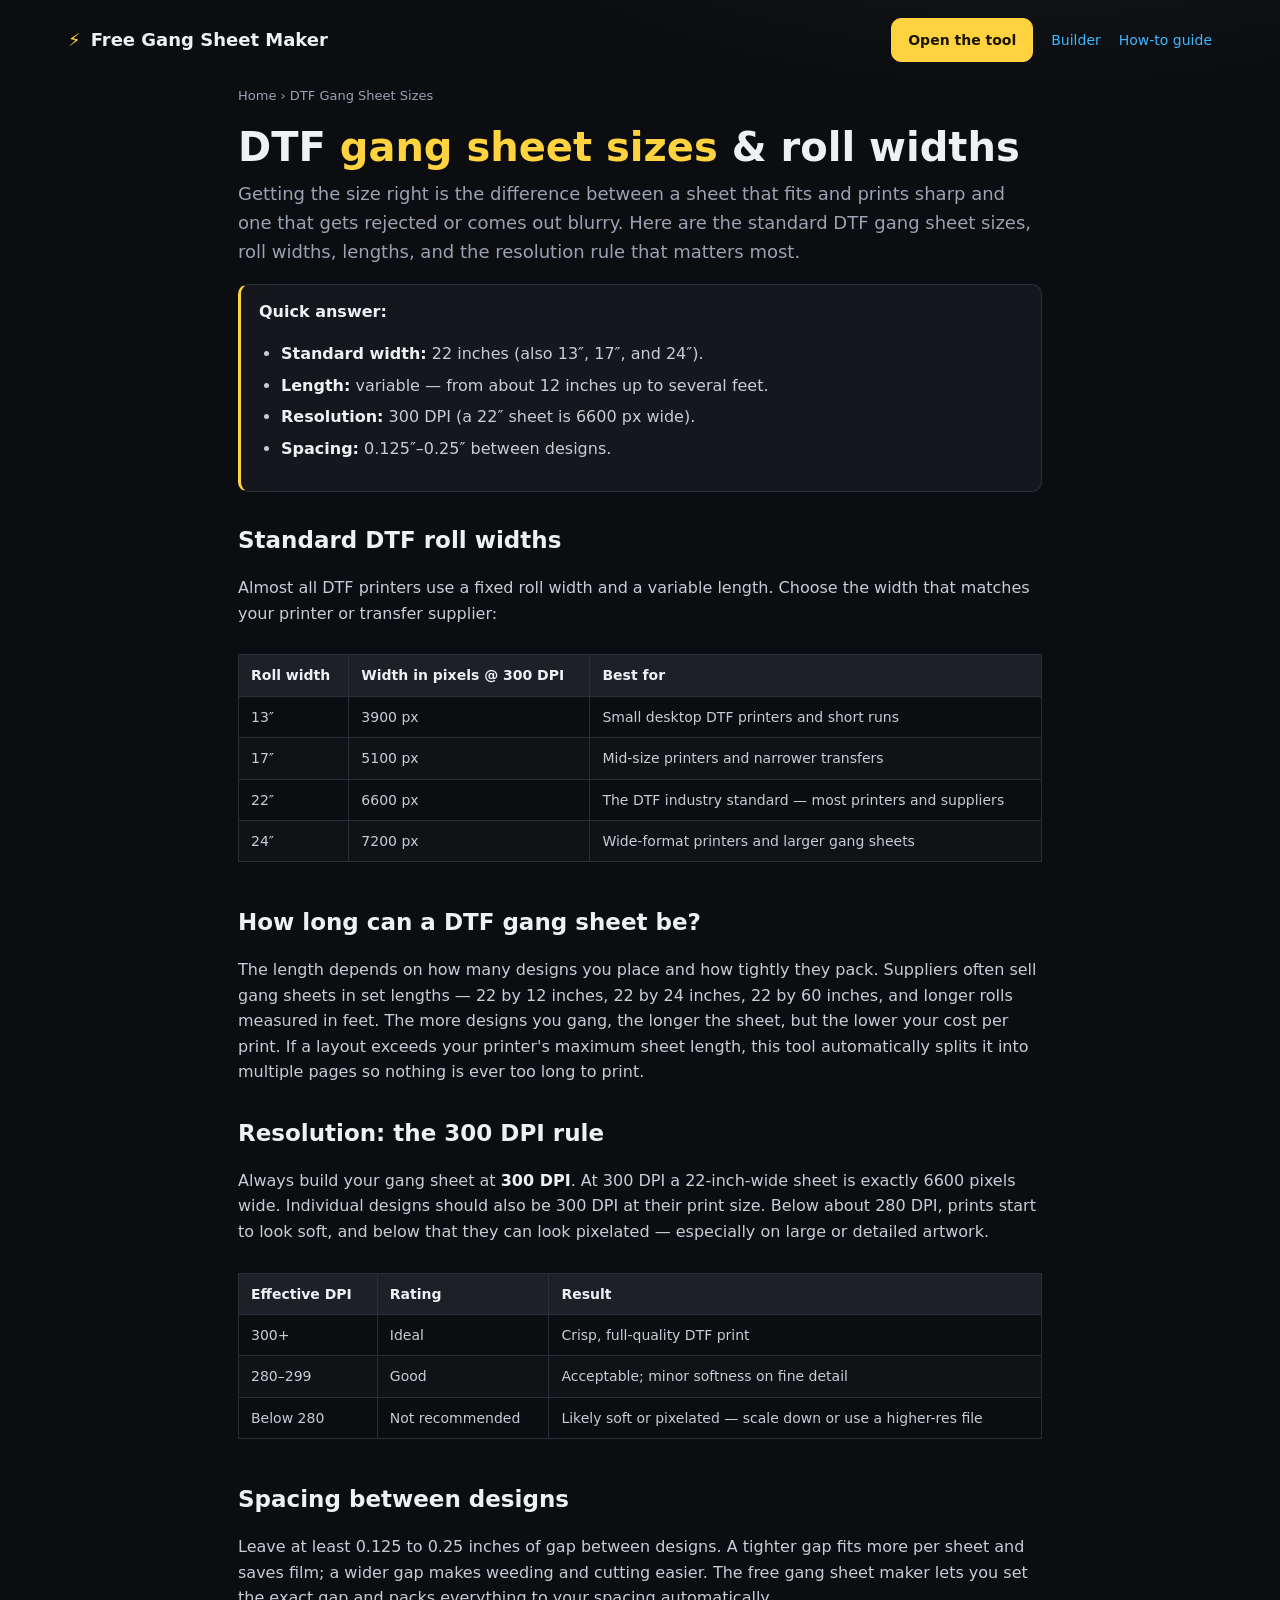
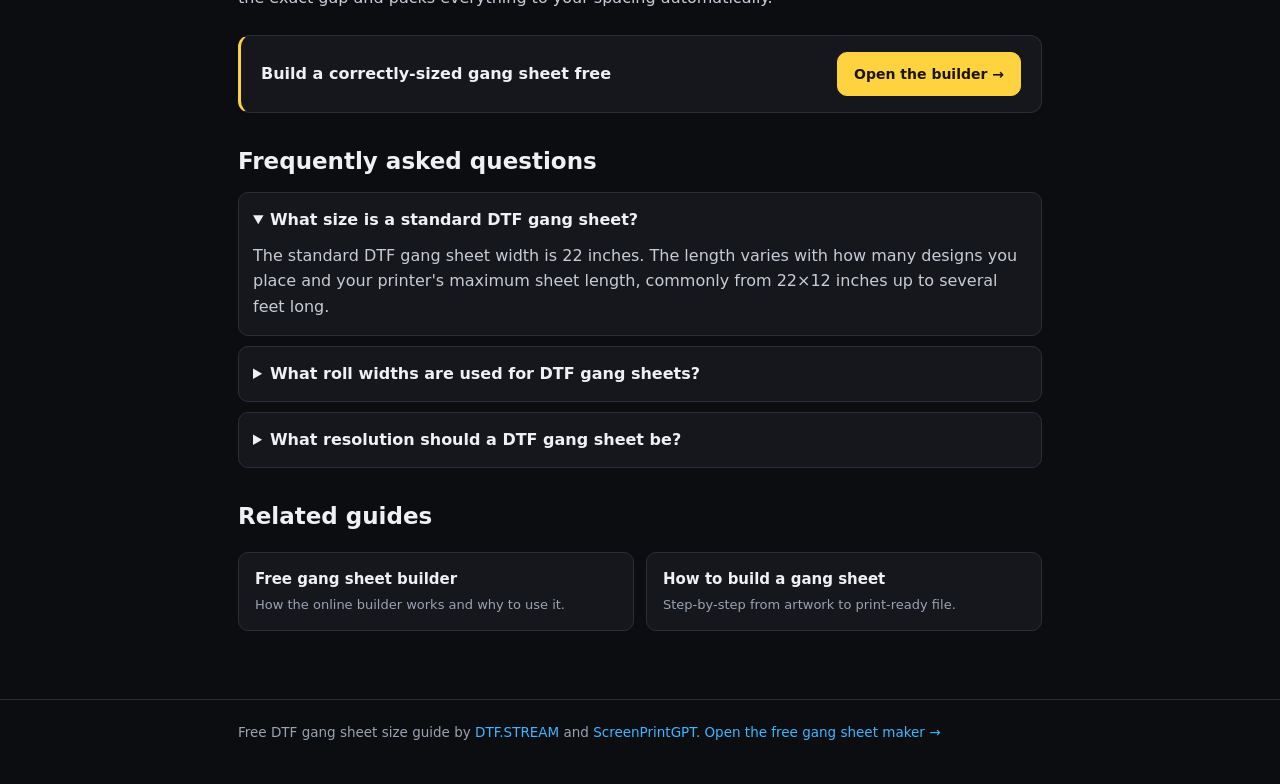
==== dtf-gang-sheet-sizes/index.html @ bf69faf0 "Add topical cluster: 3 SEO guide pages + internal linking - /gang-sheet-builder/ (Article+FAQ), /how" ====
<!DOCTYPE html>
<html lang="en">
<head>
<meta charset="UTF-8">
<meta name="viewport" content="width=device-width, initial-scale=1.0">
<meta name="google-site-verification" content="frzpiK3cU0z96QrZsSryiQnz0ybhUMakPkOiSBQosBs">

<!-- Google Analytics 4 (gtag.js) -->
<script>
(function(){
  var GA_ID="G-ZG8477726M";
  if(!/^G-[A-Z0-9]{6,}$/.test(GA_ID)) return;
  var s=document.createElement('script');
  s.async=true; s.src="https://www.googletagmanager.com/gtag/js?id="+GA_ID;
  document.head.appendChild(s);
  window.dataLayer=window.dataLayer||[];
  window.gtag=function(){dataLayer.push(arguments);};
  gtag('js', new Date());
  gtag('config', GA_ID);
})();
</script>

<title>DTF Gang Sheet Sizes &amp; Roll Widths (22", 24" Guide)</title>
<meta name="description" content="DTF gang sheet size guide: standard roll widths (13, 17, 22, 24 inches), how long a gang sheet can be, the 300 DPI resolution rule, and spacing — so your designs fit and print sharp.">
<meta name="keywords" content="DTF gang sheet sizes, gang sheet size, 22 inch gang sheet, gang sheet dimensions, gang sheet roll width, DTF gang sheet size guide, what size gang sheet">
<meta name="robots" content="index, follow, max-image-preview:large, max-snippet:-1">
<meta name="theme-color" content="#0c0d10">
<link rel="canonical" href="https://freegangsheetmaker.com/dtf-gang-sheet-sizes/">
<link rel="icon" href="/favicon.svg" type="image/svg+xml">

<meta property="og:type" content="article">
<meta property="og:site_name" content="Free Gang Sheet Maker">
<meta property="og:title" content="DTF Gang Sheet Sizes & Roll Widths (22&quot;, 24&quot; Guide)">
<meta property="og:description" content="Standard DTF gang sheet roll widths, lengths, the 300 DPI rule, and design spacing — everything so your sheet fits and prints sharp.">
<meta property="og:url" content="https://freegangsheetmaker.com/dtf-gang-sheet-sizes/">
<meta property="og:image" content="https://freegangsheetmaker.com/og-image.png">
<meta name="twitter:card" content="summary_large_image">
<meta name="twitter:title" content="DTF Gang Sheet Sizes & Roll Widths Guide">
<meta name="twitter:description" content="Standard DTF gang sheet sizes, roll widths, lengths, and the 300 DPI rule.">
<meta name="twitter:image" content="https://freegangsheetmaker.com/og-image.png">

<script type="application/ld+json">
{
  "@context": "https://schema.org",
  "@graph": [
    {
      "@type": "BreadcrumbList",
      "itemListElement": [
        { "@type": "ListItem", "position": 1, "name": "Free Gang Sheet Maker", "item": "https://freegangsheetmaker.com/" },
        { "@type": "ListItem", "position": 2, "name": "DTF Gang Sheet Sizes", "item": "https://freegangsheetmaker.com/dtf-gang-sheet-sizes/" }
      ]
    },
    {
      "@type": "Article",
      "headline": "DTF Gang Sheet Sizes and Roll Widths",
      "description": "A guide to standard DTF gang sheet sizes, roll widths, lengths, resolution, and spacing.",
      "author": { "@type": "Organization", "name": "Free Gang Sheet Maker" },
      "publisher": { "@type": "Organization", "name": "Free Gang Sheet Maker", "logo": { "@type": "ImageObject", "url": "https://freegangsheetmaker.com/favicon.svg" } },
      "mainEntityOfPage": "https://freegangsheetmaker.com/dtf-gang-sheet-sizes/",
      "image": "https://freegangsheetmaker.com/og-image.png"
    },
    {
      "@type": "FAQPage",
      "mainEntity": [
        { "@type": "Question", "name": "What size is a standard DTF gang sheet?", "acceptedAnswer": { "@type": "Answer", "text": "The standard DTF gang sheet width is 22 inches. The length varies with how many designs you place and your printer's maximum sheet length. Common lengths run from 22 by 12 inches up to several feet long." } },
        { "@type": "Question", "name": "What roll widths are used for DTF gang sheets?", "acceptedAnswer": { "@type": "Answer", "text": "The common DTF roll widths are 13, 17, 22, and 24 inches. 22 inches is the industry standard and matches most printers and transfer suppliers." } },
        { "@type": "Question", "name": "What resolution should a DTF gang sheet be?", "acceptedAnswer": { "@type": "Answer", "text": "Build your gang sheet at 300 DPI. At 300 DPI a 22 inch wide sheet is 6600 pixels wide. Designs below about 280 DPI at print size can look soft or pixelated." } }
      ]
    }
  ]
}
</script>
<link rel="stylesheet" href="/guide.css">
</head>
<body>

<div class="bar">
  <header class="site">
    <div class="brand"><span class="bolt">⚡</span> <a href="/">Free Gang Sheet Maker</a></div>
    <nav class="nav">
      <a class="btn primary" href="/">Open the tool</a>
      <a href="/gang-sheet-builder/">Builder</a>
      <a href="/how-to-build-a-gang-sheet/">How-to guide</a>
    </nav>
  </header>
</div>

<div class="wrap">
  <nav class="breadcrumb"><a href="/">Home</a> › DTF Gang Sheet Sizes</nav>
  <main>
    <h1>DTF <span class="hl">gang sheet sizes</span> &amp; roll widths</h1>
    <p class="lead">Getting the size right is the difference between a sheet that fits and prints sharp and one that gets rejected or comes out blurry. Here are the standard DTF gang sheet sizes, roll widths, lengths, and the resolution rule that matters most.</p>

    <div class="keyfacts">
      <strong>Quick answer:</strong>
      <ul>
        <li><strong>Standard width:</strong> 22 inches (also 13″, 17″, and 24″).</li>
        <li><strong>Length:</strong> variable — from about 12 inches up to several feet.</li>
        <li><strong>Resolution:</strong> 300 DPI (a 22″ sheet is 6600 px wide).</li>
        <li><strong>Spacing:</strong> 0.125″–0.25″ between designs.</li>
      </ul>
    </div>

    <h2>Standard DTF roll widths</h2>
    <p>Almost all DTF printers use a fixed roll width and a variable length. Choose the width that matches your printer or transfer supplier:</p>
    <div class="tablewrap">
      <table class="specs">
        <thead><tr><th>Roll width</th><th>Width in pixels @ 300 DPI</th><th>Best for</th></tr></thead>
        <tbody>
          <tr><td>13″</td><td>3900 px</td><td>Small desktop DTF printers and short runs</td></tr>
          <tr><td>17″</td><td>5100 px</td><td>Mid-size printers and narrower transfers</td></tr>
          <tr><td>22″</td><td>6600 px</td><td>The DTF industry standard — most printers and suppliers</td></tr>
          <tr><td>24″</td><td>7200 px</td><td>Wide-format printers and larger gang sheets</td></tr>
        </tbody>
      </table>
    </div>

    <h2>How long can a DTF gang sheet be?</h2>
    <p>The length depends on how many designs you place and how tightly they pack. Suppliers often sell gang sheets in set lengths — 22 by 12 inches, 22 by 24 inches, 22 by 60 inches, and longer rolls measured in feet. The more designs you gang, the longer the sheet, but the lower your cost per print. If a layout exceeds your printer's maximum sheet length, this tool automatically splits it into multiple pages so nothing is ever too long to print.</p>

    <h2>Resolution: the 300 DPI rule</h2>
    <p>Always build your gang sheet at <strong>300 DPI</strong>. At 300 DPI a 22-inch-wide sheet is exactly 6600 pixels wide. Individual designs should also be 300 DPI at their print size. Below about 280 DPI, prints start to look soft, and below that they can look pixelated — especially on large or detailed artwork.</p>
    <div class="tablewrap">
      <table class="specs">
        <thead><tr><th>Effective DPI</th><th>Rating</th><th>Result</th></tr></thead>
        <tbody>
          <tr><td>300+</td><td>Ideal</td><td>Crisp, full-quality DTF print</td></tr>
          <tr><td>280–299</td><td>Good</td><td>Acceptable; minor softness on fine detail</td></tr>
          <tr><td>Below 280</td><td>Not recommended</td><td>Likely soft or pixelated — scale down or use a higher-res file</td></tr>
        </tbody>
      </table>
    </div>

    <h2>Spacing between designs</h2>
    <p>Leave at least 0.125 to 0.25 inches of gap between designs. A tighter gap fits more per sheet and saves film; a wider gap makes weeding and cutting easier. The free gang sheet maker lets you set the exact gap and packs everything to your spacing automatically.</p>

    <div class="cta">
      <div class="t">Build a correctly-sized gang sheet free</div>
      <a class="btn primary" href="/">Open the builder →</a>
    </div>

    <h2>Frequently asked questions</h2>
    <div class="faq">
      <details open><summary>What size is a standard DTF gang sheet?</summary><p>The standard DTF gang sheet width is 22 inches. The length varies with how many designs you place and your printer's maximum sheet length, commonly from 22×12 inches up to several feet long.</p></details>
      <details><summary>What roll widths are used for DTF gang sheets?</summary><p>The common DTF roll widths are 13, 17, 22, and 24 inches. 22 inches is the industry standard and matches most printers and transfer suppliers.</p></details>
      <details><summary>What resolution should a DTF gang sheet be?</summary><p>Build it at 300 DPI. At 300 DPI a 22-inch-wide sheet is 6600 pixels wide. Designs below about 280 DPI at print size can look soft or pixelated.</p></details>
    </div>

    <h2>Related guides</h2>
    <div class="related">
      <a href="/gang-sheet-builder/"><b>Free gang sheet builder</b><span>How the online builder works and why to use it.</span></a>
      <a href="/how-to-build-a-gang-sheet/"><b>How to build a gang sheet</b><span>Step-by-step from artwork to print-ready file.</span></a>
    </div>
  </main>
</div>

<footer class="site">
  <div class="wrap">Free DTF gang sheet size guide by <a href="https://dtf.stream/" target="_blank" rel="noopener">DTF.STREAM</a> and <a href="https://screenprintgpt.com/" target="_blank" rel="noopener">ScreenPrintGPT</a>. <a href="/">Open the free gang sheet maker →</a></div>
</footer>

</body>
</html>
---- guide.css ----
:root{
  --bg:#0c0d10; --panel:#15171c; --panel-2:#1d2027; --line:#2a2e37;
  --text:#eef0f4; --muted:#9aa3b2; --accent:#ffd23f; --accent-2:#3fb6ff;
  --good:#46d39a; --danger:#ff5d5d; --radius:14px;
}
*{box-sizing:border-box}
html,body{margin:0;padding:0}
body{font-family:system-ui,-apple-system,"Segoe UI",Roboto,Helvetica,Arial,sans-serif;background:radial-gradient(1200px 600px at 80% -10%,#1a1d24 0%,var(--bg) 55%);color:var(--text);line-height:1.6;-webkit-font-smoothing:antialiased}
a{color:var(--accent-2);text-decoration:none}
a:hover{text-decoration:underline}
.wrap{max-width:840px;margin:0 auto;padding:0 18px}
.bar{max-width:1180px;margin:0 auto;padding:18px}
header.site{display:flex;align-items:center;justify-content:space-between;gap:16px;flex-wrap:wrap}
.brand{display:flex;align-items:center;gap:10px;font-weight:800;font-size:18px}
.brand .bolt{color:var(--accent)}
.brand a{color:var(--text)}
.brand a:hover{text-decoration:none}
nav.nav{display:flex;gap:18px;align-items:center;font-size:14px;flex-wrap:wrap}
.btn{display:inline-flex;align-items:center;gap:8px;border:1px solid var(--line);background:var(--panel-2);color:var(--text);padding:10px 16px;border-radius:10px;font-weight:600;font-size:14px}
.btn.primary{background:var(--accent);color:#1a1500;border-color:var(--accent)}
.btn:hover{text-decoration:none;filter:brightness(1.05)}
.breadcrumb{font-size:13px;color:var(--muted);padding:6px 0 0}
.breadcrumb a{color:var(--muted)}
main{padding:6px 0 20px}
h1{font-size:clamp(27px,4vw,40px);line-height:1.12;margin:12px 0 10px;font-weight:850}
h1 .hl{color:var(--accent)}
.lead{font-size:18px;color:var(--muted);margin:0 0 18px}
h2{font-size:23px;margin:30px 0 12px}
h3{font-size:17px;margin:22px 0 6px}
p,li{color:#c7ccd6}
ul,ol{padding-left:22px}
li{margin:6px 0}
strong{color:var(--text)}
.cta{background:var(--panel);border:1px solid var(--line);border-left:3px solid var(--accent);border-radius:12px;padding:16px 20px;margin:24px 0;display:flex;align-items:center;justify-content:space-between;gap:16px;flex-wrap:wrap}
.cta .t{font-weight:700;font-size:16px}
.keyfacts{background:var(--panel);border:1px solid var(--line);border-left:3px solid var(--accent);border-radius:10px;padding:14px 18px;margin:16px 0}
.keyfacts strong{color:var(--text)}
.tablewrap{overflow-x:auto}
table.specs{border-collapse:collapse;width:100%;margin:12px 0;font-size:14px}
table.specs th,table.specs td{border:1px solid var(--line);padding:9px 12px;text-align:left}
table.specs th{background:var(--panel-2);color:var(--text);font-weight:700}
table.specs td{color:#c7ccd6}
table.specs tr:nth-child(even) td{background:rgba(255,255,255,.02)}
.faq details{border:1px solid var(--line);border-radius:10px;padding:4px 14px;margin-bottom:10px;background:var(--panel)}
.faq summary{cursor:pointer;font-weight:600;padding:10px 0}
.faq p{margin:0 0 12px}
.related{display:grid;grid-template-columns:1fr 1fr;gap:12px;margin:18px 0}
@media(max-width:560px){.related{grid-template-columns:1fr}}
.related a{display:block;border:1px solid var(--line);background:var(--panel);border-radius:10px;padding:14px 16px;color:var(--text)}
.related a:hover{border-color:var(--accent);text-decoration:none}
.related a b{display:block;font-size:15px}
.related a span{display:block;color:var(--muted);font-size:13px;margin-top:4px}
footer.site{border-top:1px solid var(--line);margin-top:30px;padding:22px 0 40px;color:var(--muted);font-size:13.5px}
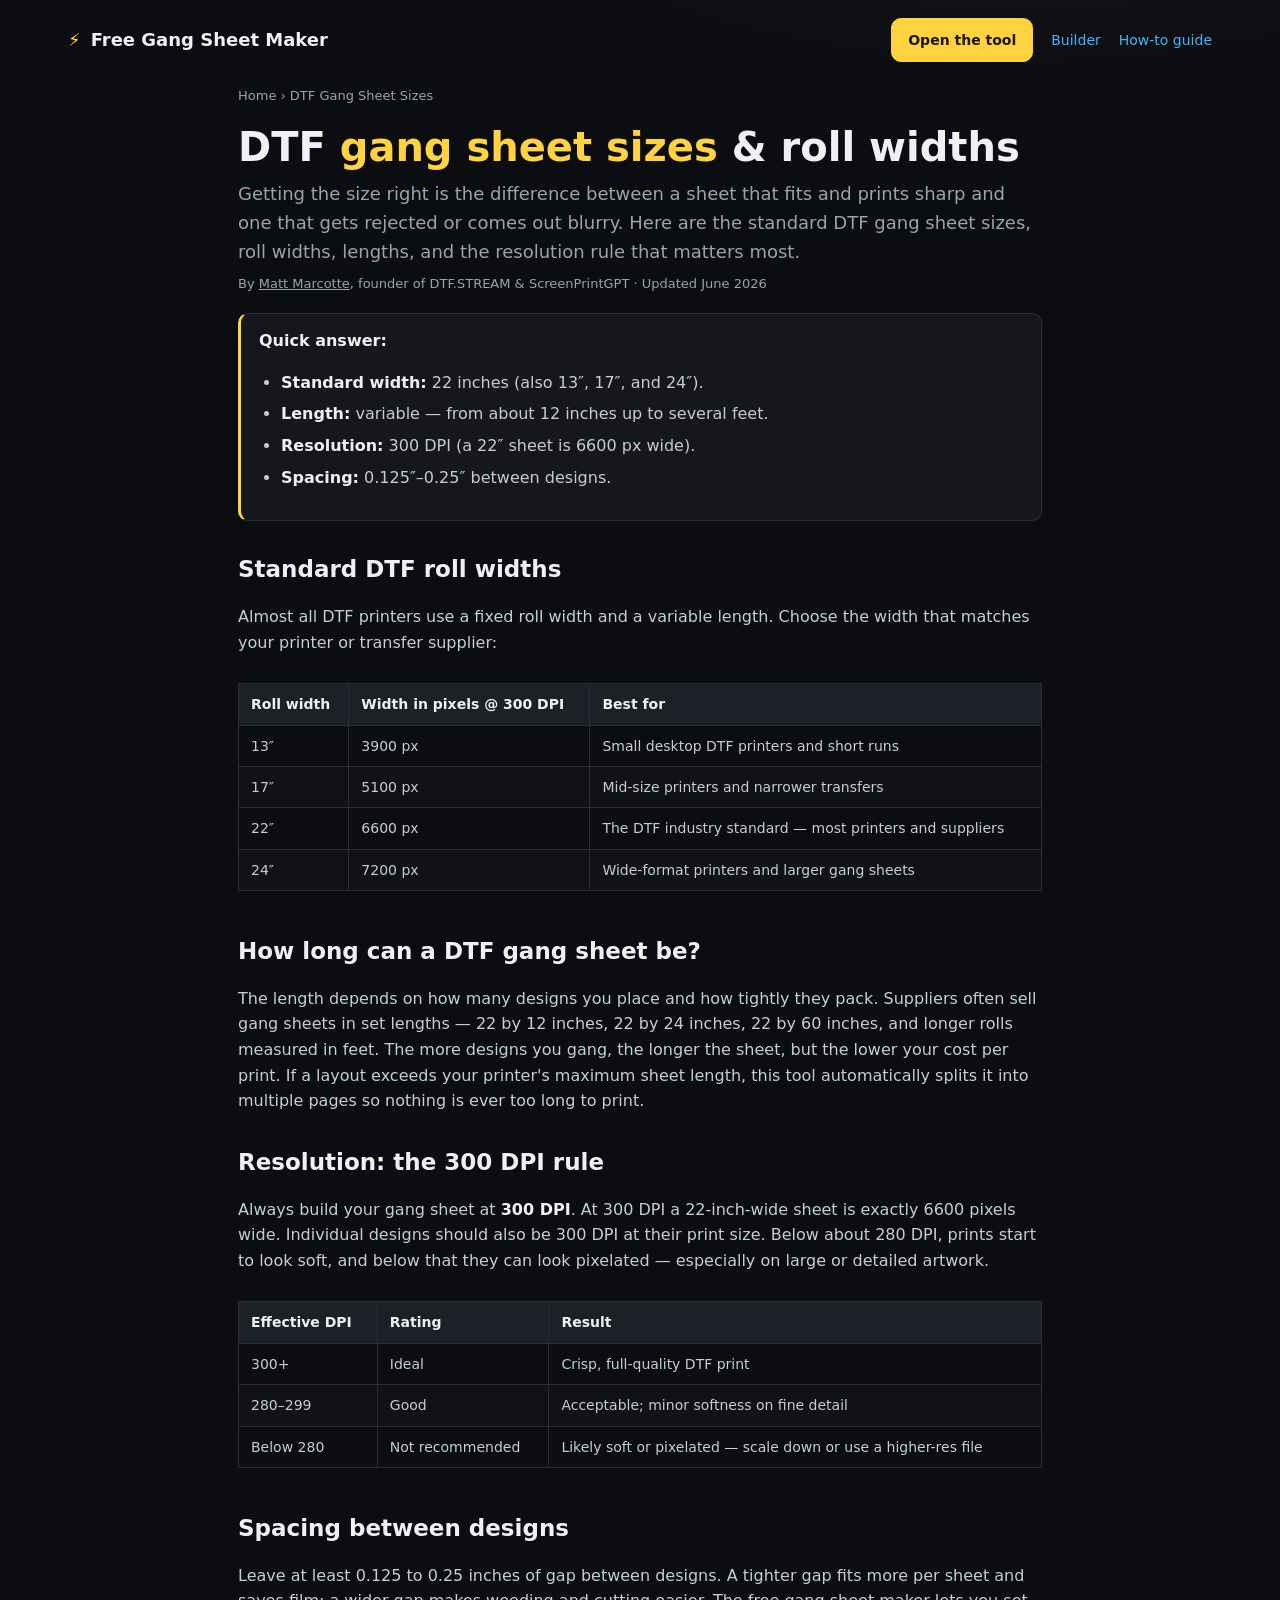
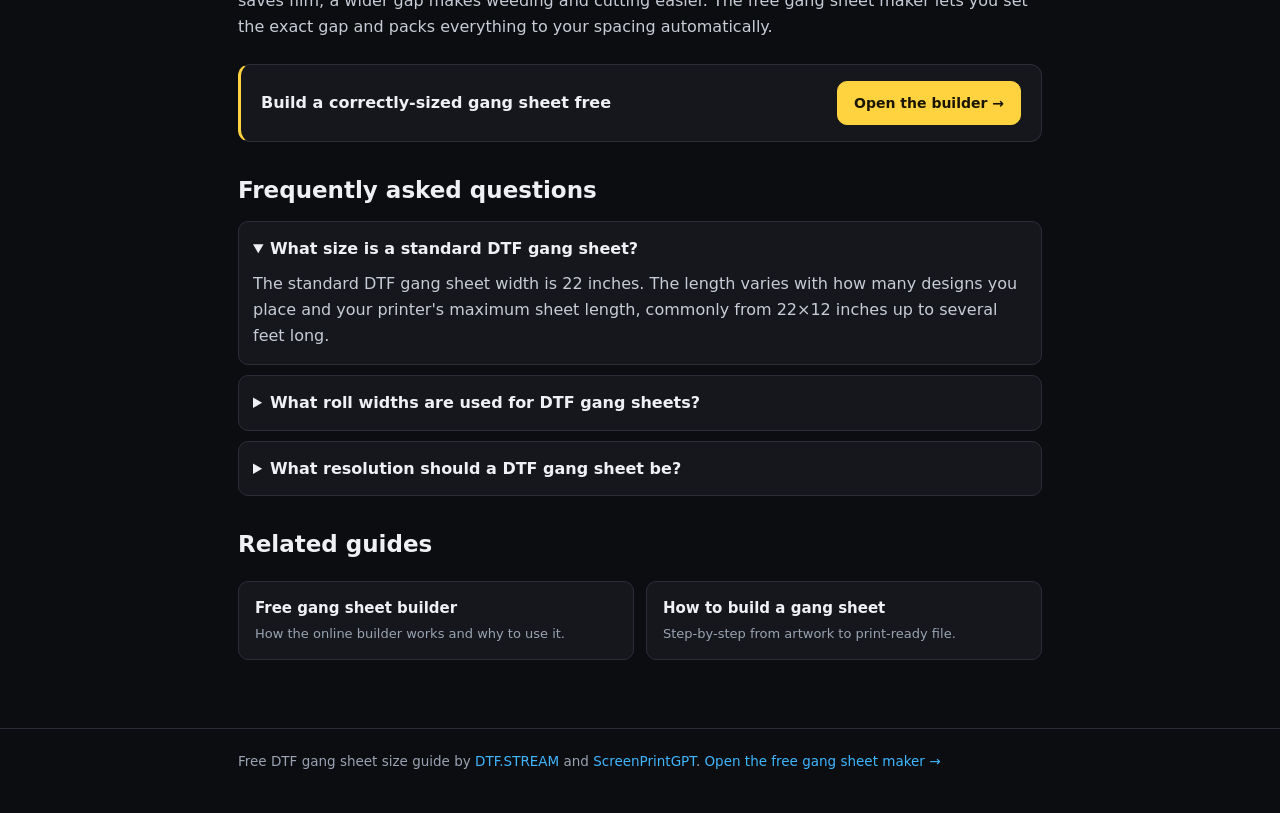
==== commit 4d8347e9: "Personal-brand entity SEO + UX/GEO polish - Person schema (Matt Marcotte) as creator/author; founder" ====
--- a/dtf-gang-sheet-sizes/index.html
+++ b/dtf-gang-sheet-sizes/index.html
@@ -54,7 +54,7 @@
       "@type": "Article",
       "headline": "DTF Gang Sheet Sizes and Roll Widths",
       "description": "A guide to standard DTF gang sheet sizes, roll widths, lengths, resolution, and spacing.",
-      "author": { "@type": "Organization", "name": "Free Gang Sheet Maker" },
+      "author": { "@type": "Person", "name": "Matt Marcotte", "url": "https://marcotte.ink/", "sameAs": ["https://marcotte.ink/", "https://dtf.stream/", "https://screenprintgpt.com/"] },
       "publisher": { "@type": "Organization", "name": "Free Gang Sheet Maker", "logo": { "@type": "ImageObject", "url": "https://freegangsheetmaker.com/favicon.svg" } },
       "mainEntityOfPage": "https://freegangsheetmaker.com/dtf-gang-sheet-sizes/",
       "image": "https://freegangsheetmaker.com/og-image.png"
@@ -90,6 +90,7 @@
   <main>
     <h1>DTF <span class="hl">gang sheet sizes</span> &amp; roll widths</h1>
     <p class="lead">Getting the size right is the difference between a sheet that fits and prints sharp and one that gets rejected or comes out blurry. Here are the standard DTF gang sheet sizes, roll widths, lengths, and the resolution rule that matters most.</p>
+    <p class="byline">By <a href="https://marcotte.ink/" rel="author" target="_blank">Matt Marcotte</a>, founder of DTF.STREAM &amp; ScreenPrintGPT · Updated June 2026</p>
 
     <div class="keyfacts">
       <strong>Quick answer:</strong>
--- a/guide.css
+++ b/guide.css
@@ -24,7 +24,11 @@
 main{padding:6px 0 20px}
 h1{font-size:clamp(27px,4vw,40px);line-height:1.12;margin:12px 0 10px;font-weight:850}
 h1 .hl{color:var(--accent)}
-.lead{font-size:18px;color:var(--muted);margin:0 0 18px}
+.lead{font-size:18px;color:var(--muted);margin:0 0 8px}
+.byline{font-size:13px;color:var(--muted);margin:0 0 18px}
+.byline a{color:var(--muted);text-decoration:underline}
+:focus-visible{outline:2px solid var(--accent-2);outline-offset:2px}
+@media (prefers-reduced-motion: reduce){*{transition:none !important;animation:none !important}}
 h2{font-size:23px;margin:30px 0 12px}
 h3{font-size:17px;margin:22px 0 6px}
 p,li{color:#c7ccd6}
